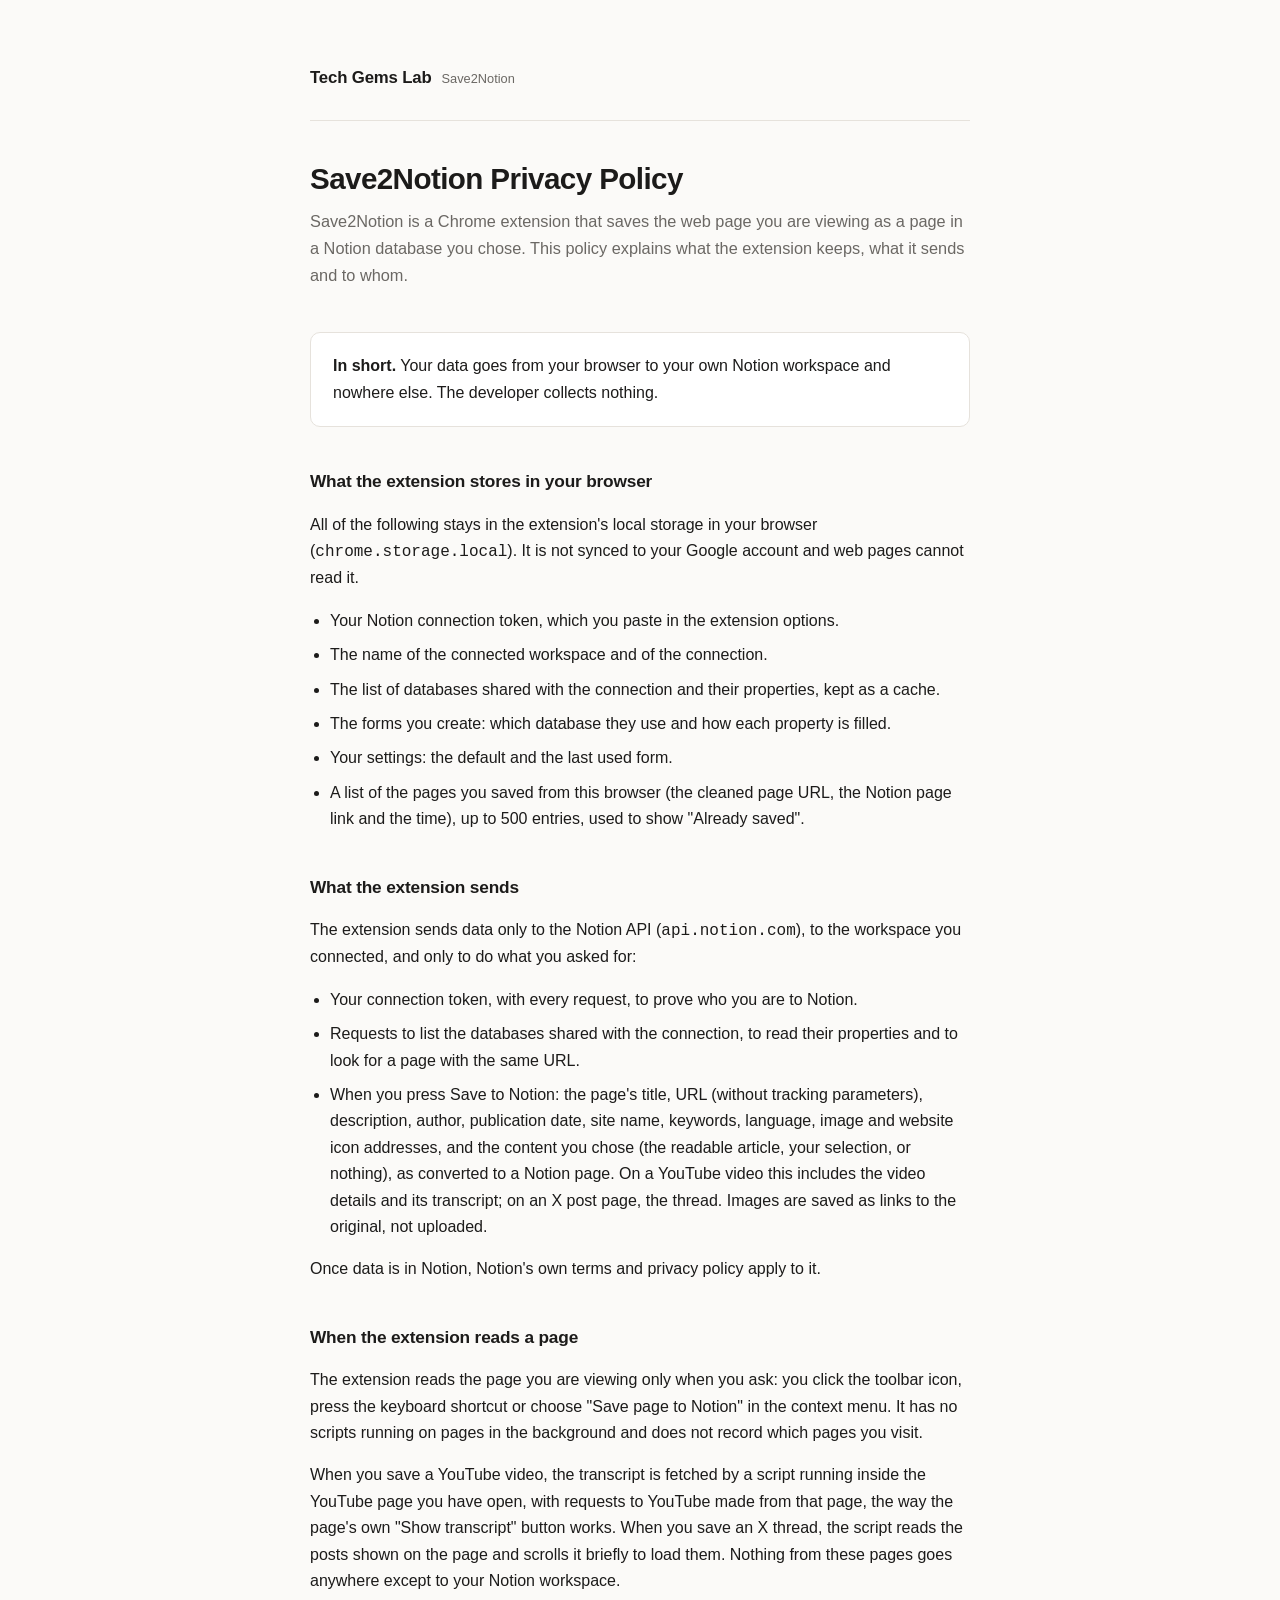
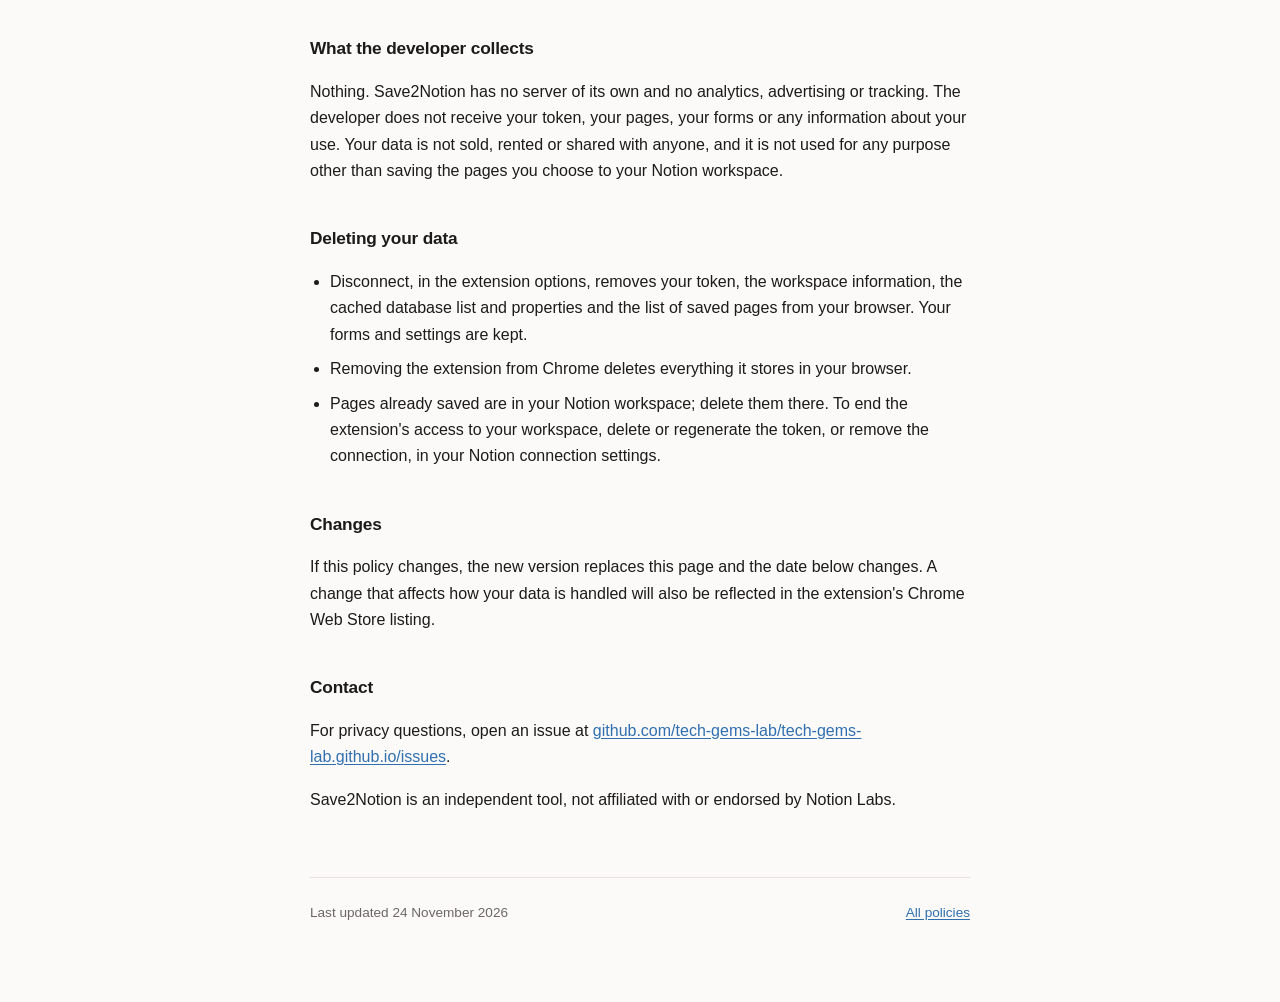
==== save2notion/privacy.html @ 2ed7913f "Add policy pages with the Save2Notion privacy policy" ====
<!DOCTYPE html>
<html lang="en">
<head>
<meta charset="utf-8">
<meta name="viewport" content="width=device-width, initial-scale=1">
<title>Privacy Policy | Save2Notion</title>
<meta name="description" content="Privacy Policy for the Save2Notion Chrome extension.">
<link rel="stylesheet" href="../style.css">
</head>
<body>
<div class="wrap">

<header>
    <a class="brand" href="../"><strong>Tech Gems Lab</strong> <span>Save2Notion</span></a>
</header>

<h1>Save2Notion Privacy Policy</h1>
<p class="lede">Save2Notion is a Chrome extension that saves the web page you are viewing as a page in a Notion database you chose. This policy explains what the extension keeps, what it sends and to whom.</p>

<div class="card">
    <p><strong>In short.</strong> Your data goes from your browser to your own Notion workspace and nowhere else. The developer collects nothing.</p>
</div>

<h2>What the extension stores in your browser</h2>
<p>All of the following stays in the extension's local storage in your browser (<code>chrome.storage.local</code>). It is not synced to your Google account and web pages cannot read it.</p>
<ul>
    <li>Your Notion connection token, which you paste in the extension options.</li>
    <li>The name of the connected workspace and of the connection.</li>
    <li>The list of databases shared with the connection and their properties, kept as a cache.</li>
    <li>The forms you create: which database they use and how each property is filled.</li>
    <li>Your settings: the default and the last used form.</li>
    <li>A list of the pages you saved from this browser (the cleaned page URL, the Notion page link and the time), up to 500 entries, used to show "Already saved".</li>
</ul>

<h2>What the extension sends</h2>
<p>The extension sends data only to the Notion API (<code>api.notion.com</code>), to the workspace you connected, and only to do what you asked for:</p>
<ul>
    <li>Your connection token, with every request, to prove who you are to Notion.</li>
    <li>Requests to list the databases shared with the connection, to read their properties and to look for a page with the same URL.</li>
    <li>When you press Save to Notion: the page's title, URL (without tracking parameters), description, author, publication date, site name, keywords, language, image and website icon addresses, and the content you chose (the readable article, your selection, or nothing), as converted to a Notion page. On a YouTube video this includes the video details and its transcript; on an X post page, the thread. Images are saved as links to the original, not uploaded.</li>
</ul>
<p>Once data is in Notion, Notion's own terms and privacy policy apply to it.</p>

<h2>When the extension reads a page</h2>
<p>The extension reads the page you are viewing only when you ask: you click the toolbar icon, press the keyboard shortcut or choose "Save page to Notion" in the context menu. It has no scripts running on pages in the background and does not record which pages you visit.</p>
<p>When you save a YouTube video, the transcript is fetched by a script running inside the YouTube page you have open, with requests to YouTube made from that page, the way the page's own "Show transcript" button works. When you save an X thread, the script reads the posts shown on the page and scrolls it briefly to load them. Nothing from these pages goes anywhere except to your Notion workspace.</p>

<h2>What the developer collects</h2>
<p>Nothing. Save2Notion has no server of its own and no analytics, advertising or tracking. The developer does not receive your token, your pages, your forms or any information about your use. Your data is not sold, rented or shared with anyone, and it is not used for any purpose other than saving the pages you choose to your Notion workspace.</p>

<h2>Deleting your data</h2>
<ul>
    <li>Disconnect, in the extension options, removes your token, the workspace information, the cached database list and properties and the list of saved pages from your browser. Your forms and settings are kept.</li>
    <li>Removing the extension from Chrome deletes everything it stores in your browser.</li>
    <li>Pages already saved are in your Notion workspace; delete them there. To end the extension's access to your workspace, delete or regenerate the token, or remove the connection, in your Notion connection settings.</li>
</ul>

<h2>Changes</h2>
<p>If this policy changes, the new version replaces this page and the date below changes. A change that affects how your data is handled will also be reflected in the extension's Chrome Web Store listing.</p>

<h2>Contact</h2>
<p>For privacy questions, open an issue at <a href="https://github.com/tech-gems-lab/tech-gems-lab.github.io/issues">github.com/tech-gems-lab/tech-gems-lab.github.io/issues</a>.</p>

<p>Save2Notion is an independent tool, not affiliated with or endorsed by Notion Labs.</p>

<footer>
    <span>Last updated 24 November 2026</span>
    <nav><a href="../">All policies</a></nav>
</footer>

</div>
</body>
</html>
---- style.css ----
/* Shared styles for the Tech Gems Lab policy pages.
   Single stylesheet: the pages are static text and share one layout. */

:root {
    color-scheme: light dark;
    --bg: #fbfaf8;
    --surface: #ffffff;
    --text: #1c1b1a;
    --muted: #6b6864;
    --rule: #e6e2dc;
    --accent: #2f6fb0;
}

@media (prefers-color-scheme: dark) {
    :root {
        --bg: #16151a;
        --surface: #1e1d23;
        --text: #eceaf0;
        --muted: #9b97a3;
        --rule: #302e38;
        --accent: #7fb0e6;
    }
}

* {
    box-sizing: border-box;
}

body {
    margin: 0;
    padding: 0 20px;
    background: var(--bg);
    color: var(--text);
    font: 16px/1.65 -apple-system, BlinkMacSystemFont, "Segoe UI", Inter, Roboto,
          "Helvetica Neue", Arial, sans-serif;
    -webkit-font-smoothing: antialiased;
}

.wrap {
    max-width: 660px;
    margin: 0 auto;
    padding-block: 64px 80px;
}

header {
    padding-bottom: 28px;
    margin-bottom: 40px;
    border-bottom: 1px solid var(--rule);
}

.brand {
    display: inline-flex;
    align-items: baseline;
    gap: 10px;
    text-decoration: none;
    color: inherit;
}

.brand strong {
    font-size: 1.05rem;
    font-weight: 600;
    letter-spacing: -0.01em;
}

.brand span {
    font-size: 0.8rem;
    color: var(--muted);
}

h1 {
    margin: 0 0 10px;
    font-size: 1.85rem;
    font-weight: 600;
    letter-spacing: -0.02em;
    line-height: 1.25;
}

.lede {
    margin: 0 0 44px;
    color: var(--muted);
    font-size: 1.02rem;
}

h2 {
    margin: 40px 0 12px;
    font-size: 1.08rem;
    font-weight: 600;
    letter-spacing: -0.01em;
}

p, li {
    color: var(--text);
}

ul {
    padding-left: 20px;
}

li {
    margin-bottom: 8px;
}

a {
    color: var(--accent);
    text-underline-offset: 2px;
}

.card {
    background: var(--surface);
    border: 1px solid var(--rule);
    border-radius: 10px;
    padding: 20px 22px;
    margin: 28px 0;
}

.card p:first-child { margin-top: 0; }
.card p:last-child  { margin-bottom: 0; }

.index-list {
    list-style: none;
    padding: 0;
    margin: 36px 0 0;
}

.index-list li {
    margin: 0;
    border-bottom: 1px solid var(--rule);
}

.index-list a {
    display: block;
    padding: 18px 2px;
    text-decoration: none;
    color: inherit;
}

.index-list a:hover .title { color: var(--accent); }

.index-list .title {
    display: block;
    font-weight: 600;
    margin-bottom: 2px;
}

.index-list .desc {
    display: block;
    font-size: 0.9rem;
    color: var(--muted);
}

footer {
    margin-top: 64px;
    padding-top: 24px;
    border-top: 1px solid var(--rule);
    font-size: 0.85rem;
    color: var(--muted);
    display: flex;
    flex-wrap: wrap;
    gap: 8px 18px;
    justify-content: space-between;
}

footer nav {
    display: flex;
    flex-wrap: wrap;
    gap: 8px 18px;
}
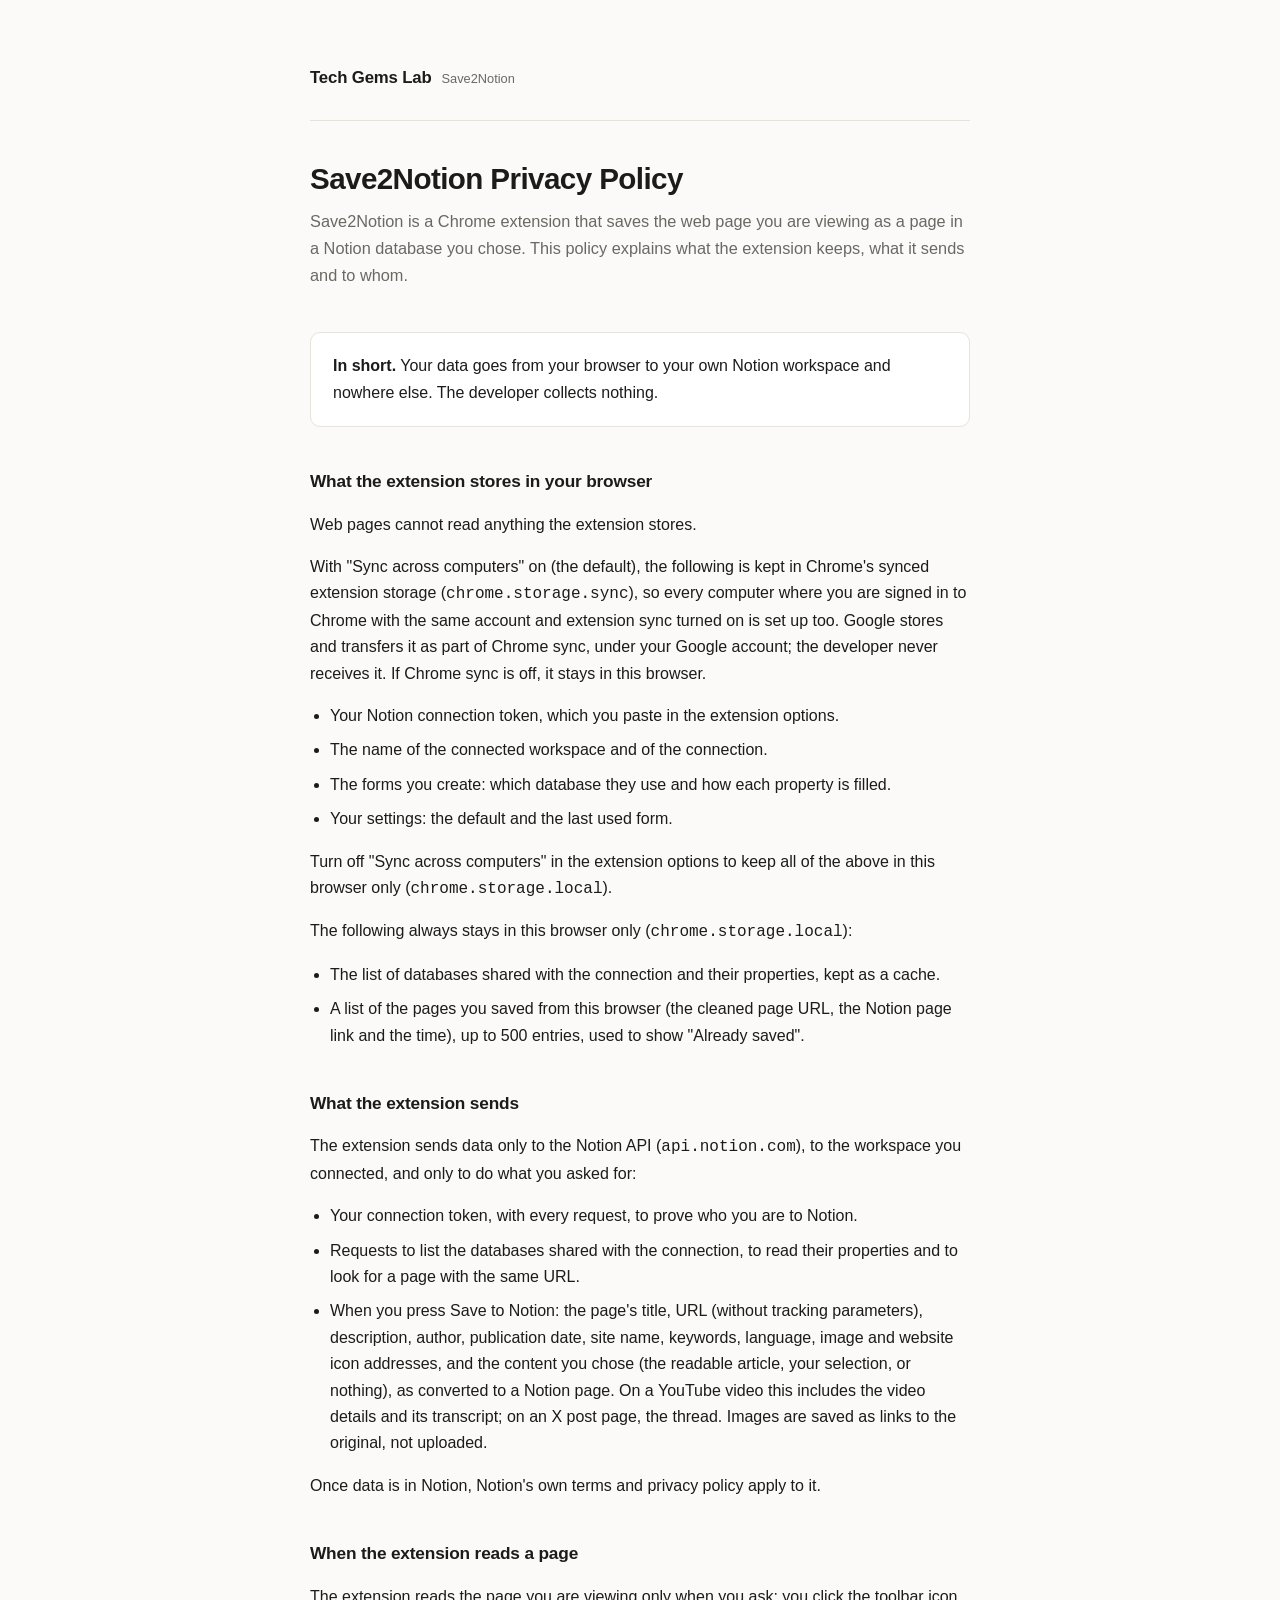
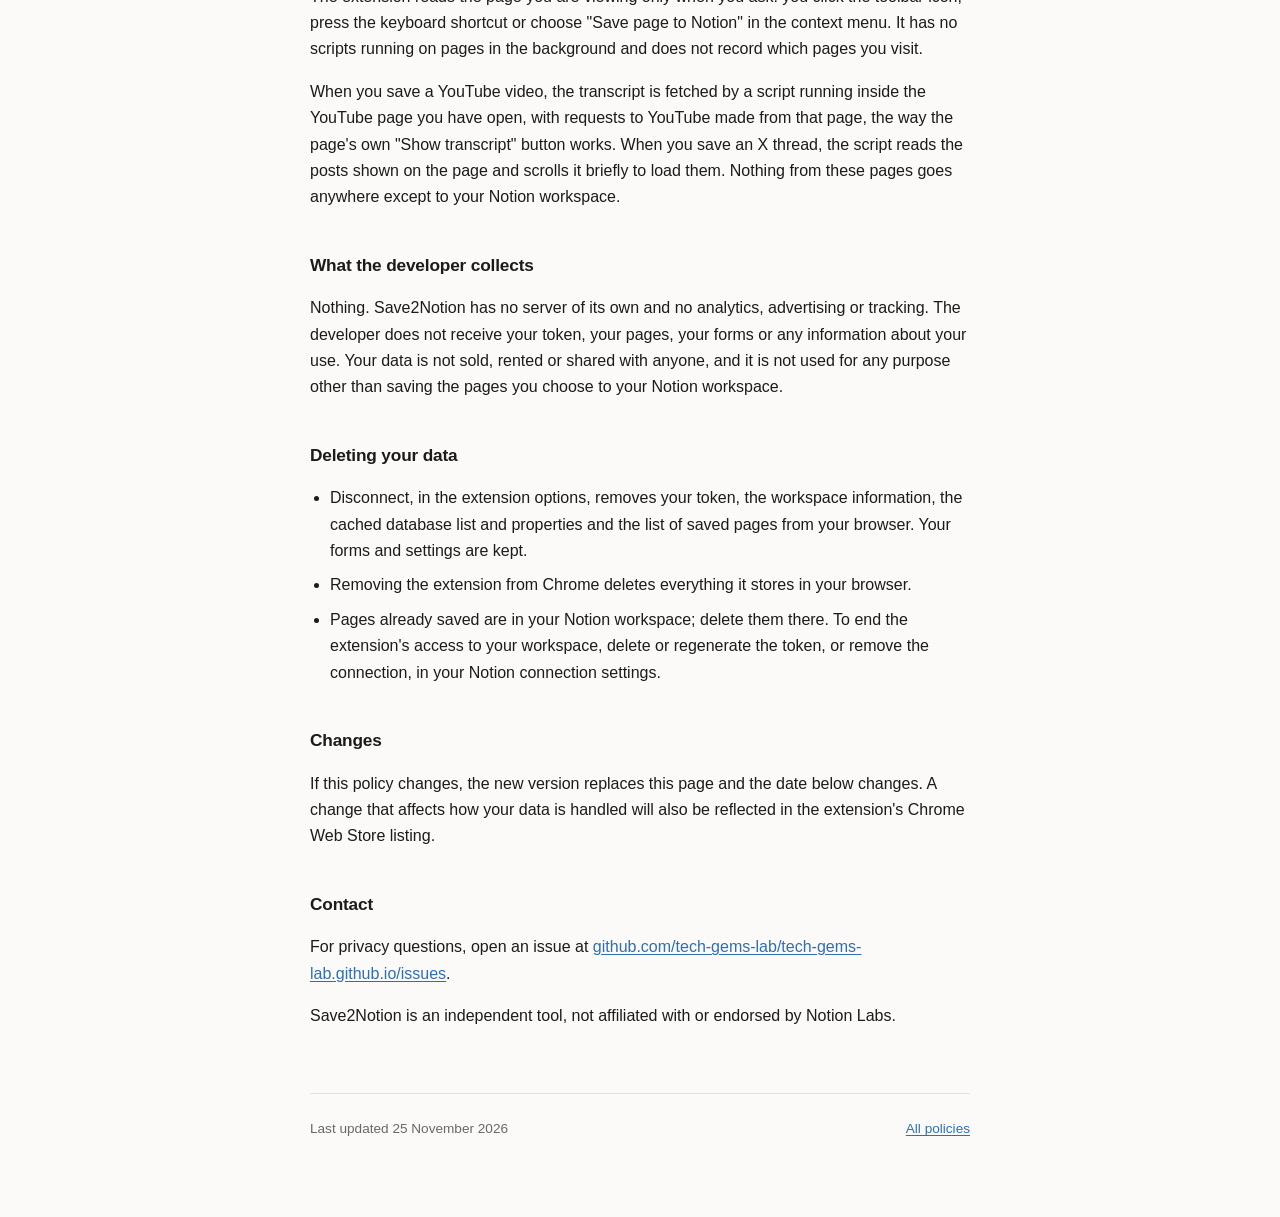
==== commit 94bf96ca: "Describe synced storage in the Save2Notion privacy policy" ====
--- a/save2notion/privacy.html
+++ b/save2notion/privacy.html
@@ -22,13 +22,18 @@
 </div>
 
 <h2>What the extension stores in your browser</h2>
-<p>All of the following stays in the extension's local storage in your browser (<code>chrome.storage.local</code>). It is not synced to your Google account and web pages cannot read it.</p>
+<p>Web pages cannot read anything the extension stores.</p>
+<p>With "Sync across computers" on (the default), the following is kept in Chrome's synced extension storage (<code>chrome.storage.sync</code>), so every computer where you are signed in to Chrome with the same account and extension sync turned on is set up too. Google stores and transfers it as part of Chrome sync, under your Google account; the developer never receives it. If Chrome sync is off, it stays in this browser.</p>
 <ul>
     <li>Your Notion connection token, which you paste in the extension options.</li>
     <li>The name of the connected workspace and of the connection.</li>
-    <li>The list of databases shared with the connection and their properties, kept as a cache.</li>
     <li>The forms you create: which database they use and how each property is filled.</li>
     <li>Your settings: the default and the last used form.</li>
+</ul>
+<p>Turn off "Sync across computers" in the extension options to keep all of the above in this browser only (<code>chrome.storage.local</code>).</p>
+<p>The following always stays in this browser only (<code>chrome.storage.local</code>):</p>
+<ul>
+    <li>The list of databases shared with the connection and their properties, kept as a cache.</li>
     <li>A list of the pages you saved from this browser (the cleaned page URL, the Notion page link and the time), up to 500 entries, used to show "Already saved".</li>
 </ul>
 
@@ -64,7 +69,7 @@
 <p>Save2Notion is an independent tool, not affiliated with or endorsed by Notion Labs.</p>
 
 <footer>
-    <span>Last updated 24 November 2026</span>
+    <span>Last updated 25 November 2026</span>
     <nav><a href="../">All policies</a></nav>
 </footer>
 
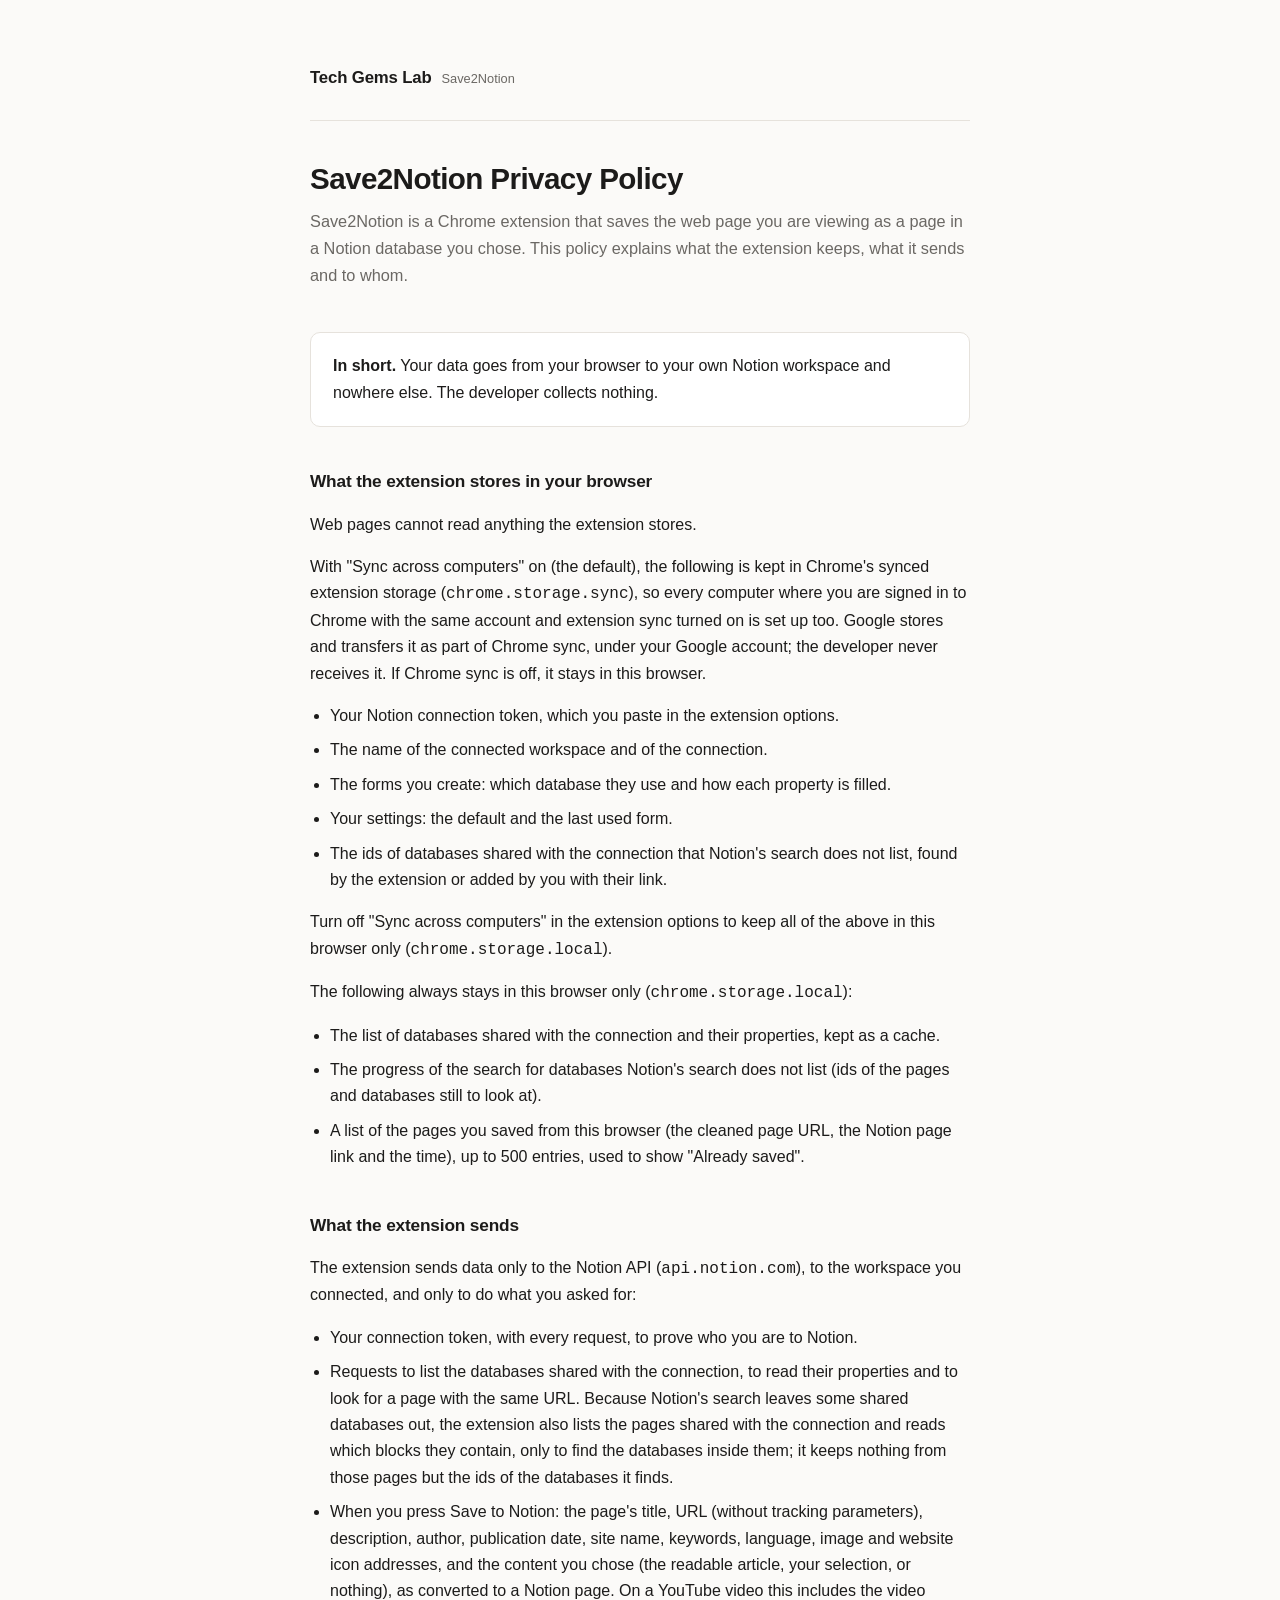
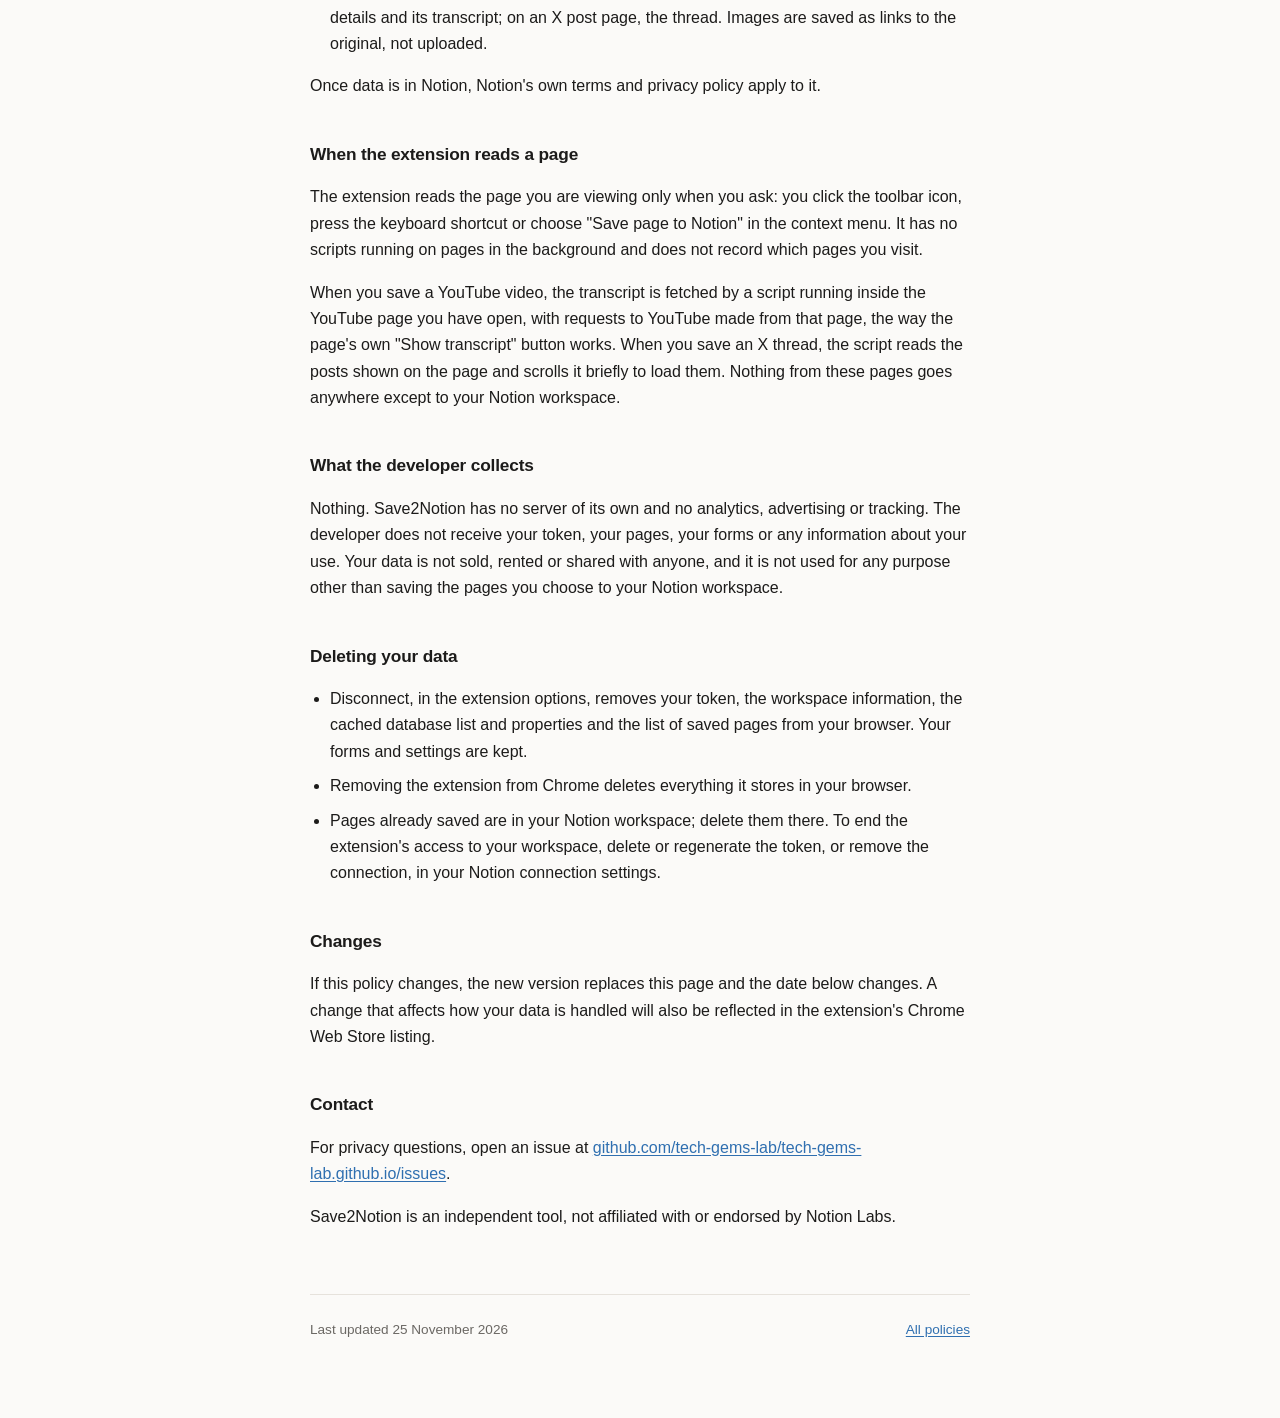
==== commit e7856ea5: "Update the Save2Notion privacy policy for 0.7.0" ====
--- a/save2notion/privacy.html
+++ b/save2notion/privacy.html
@@ -29,11 +29,13 @@
     <li>The name of the connected workspace and of the connection.</li>
     <li>The forms you create: which database they use and how each property is filled.</li>
     <li>Your settings: the default and the last used form.</li>
+    <li>The ids of databases shared with the connection that Notion's search does not list, found by the extension or added by you with their link.</li>
 </ul>
 <p>Turn off "Sync across computers" in the extension options to keep all of the above in this browser only (<code>chrome.storage.local</code>).</p>
 <p>The following always stays in this browser only (<code>chrome.storage.local</code>):</p>
 <ul>
     <li>The list of databases shared with the connection and their properties, kept as a cache.</li>
+    <li>The progress of the search for databases Notion's search does not list (ids of the pages and databases still to look at).</li>
     <li>A list of the pages you saved from this browser (the cleaned page URL, the Notion page link and the time), up to 500 entries, used to show "Already saved".</li>
 </ul>
 
@@ -41,7 +43,7 @@
 <p>The extension sends data only to the Notion API (<code>api.notion.com</code>), to the workspace you connected, and only to do what you asked for:</p>
 <ul>
     <li>Your connection token, with every request, to prove who you are to Notion.</li>
-    <li>Requests to list the databases shared with the connection, to read their properties and to look for a page with the same URL.</li>
+    <li>Requests to list the databases shared with the connection, to read their properties and to look for a page with the same URL. Because Notion's search leaves some shared databases out, the extension also lists the pages shared with the connection and reads which blocks they contain, only to find the databases inside them; it keeps nothing from those pages but the ids of the databases it finds.</li>
     <li>When you press Save to Notion: the page's title, URL (without tracking parameters), description, author, publication date, site name, keywords, language, image and website icon addresses, and the content you chose (the readable article, your selection, or nothing), as converted to a Notion page. On a YouTube video this includes the video details and its transcript; on an X post page, the thread. Images are saved as links to the original, not uploaded.</li>
 </ul>
 <p>Once data is in Notion, Notion's own terms and privacy policy apply to it.</p>
